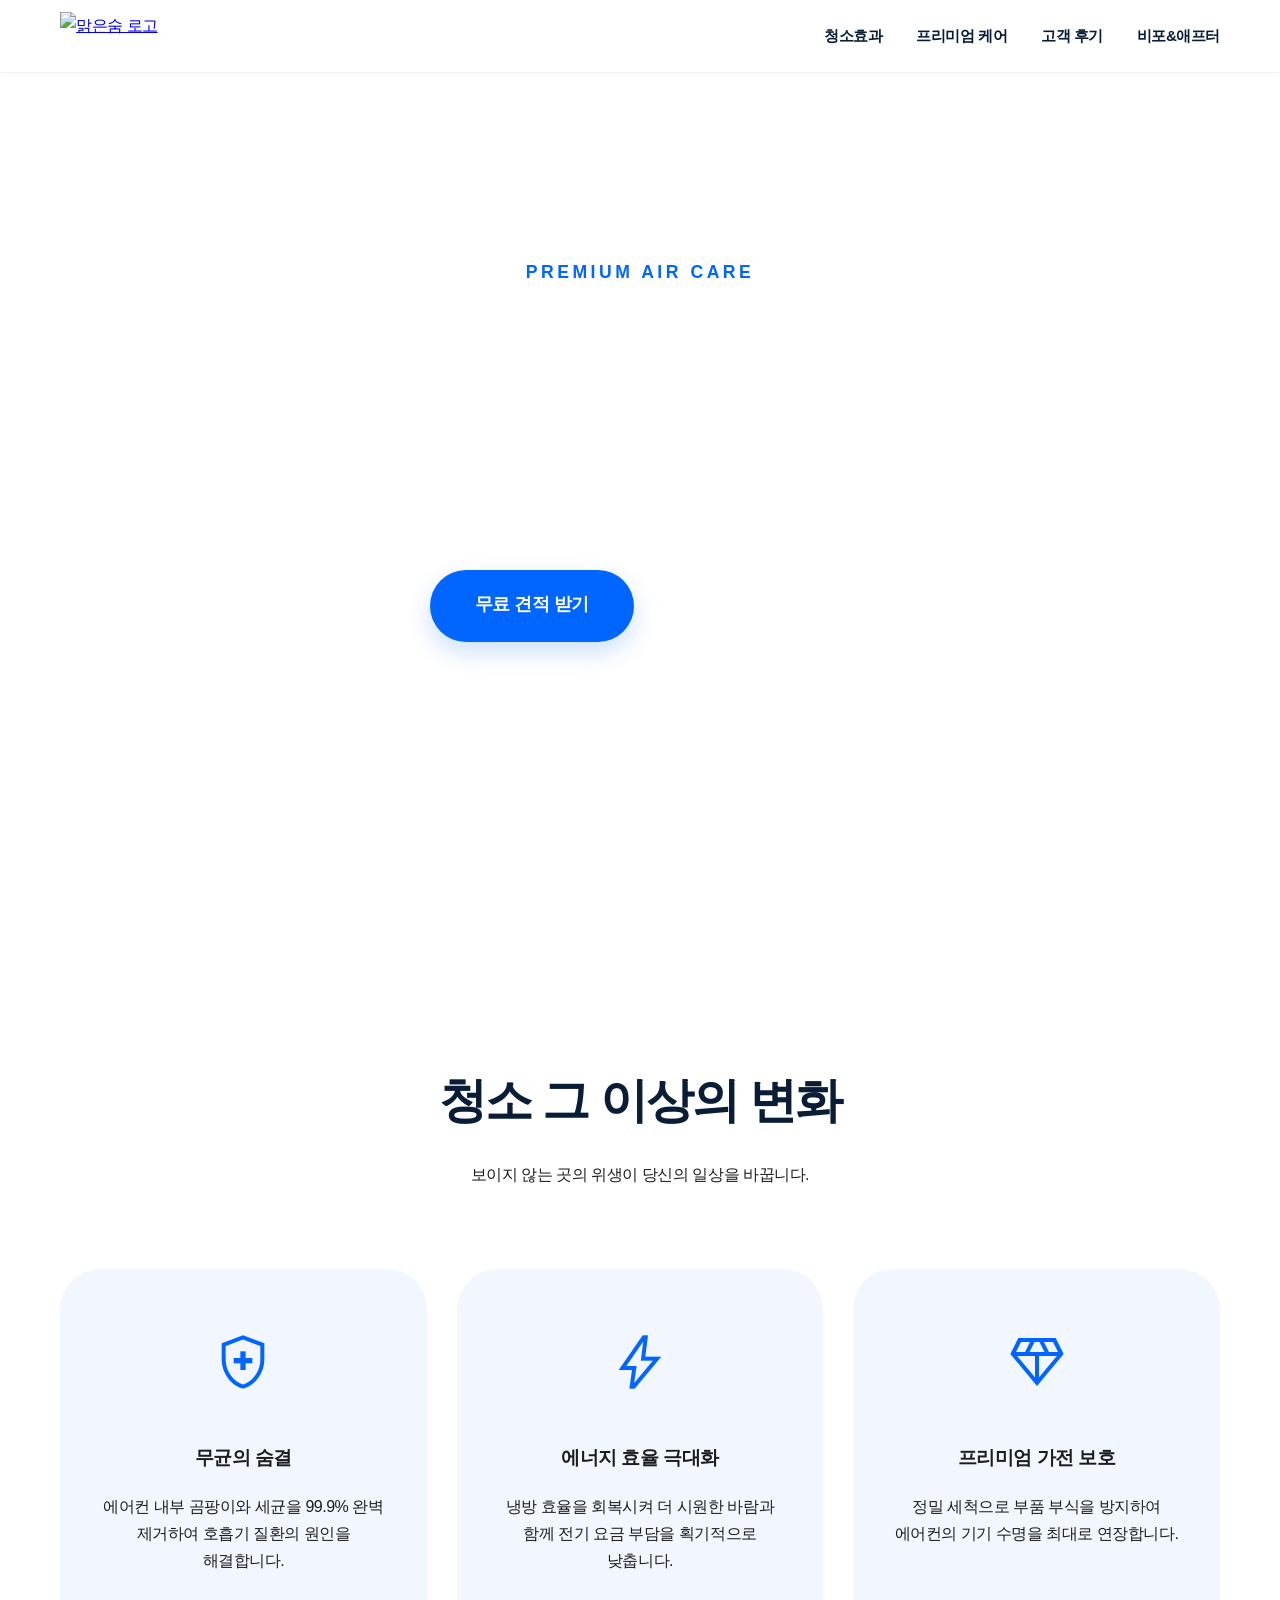
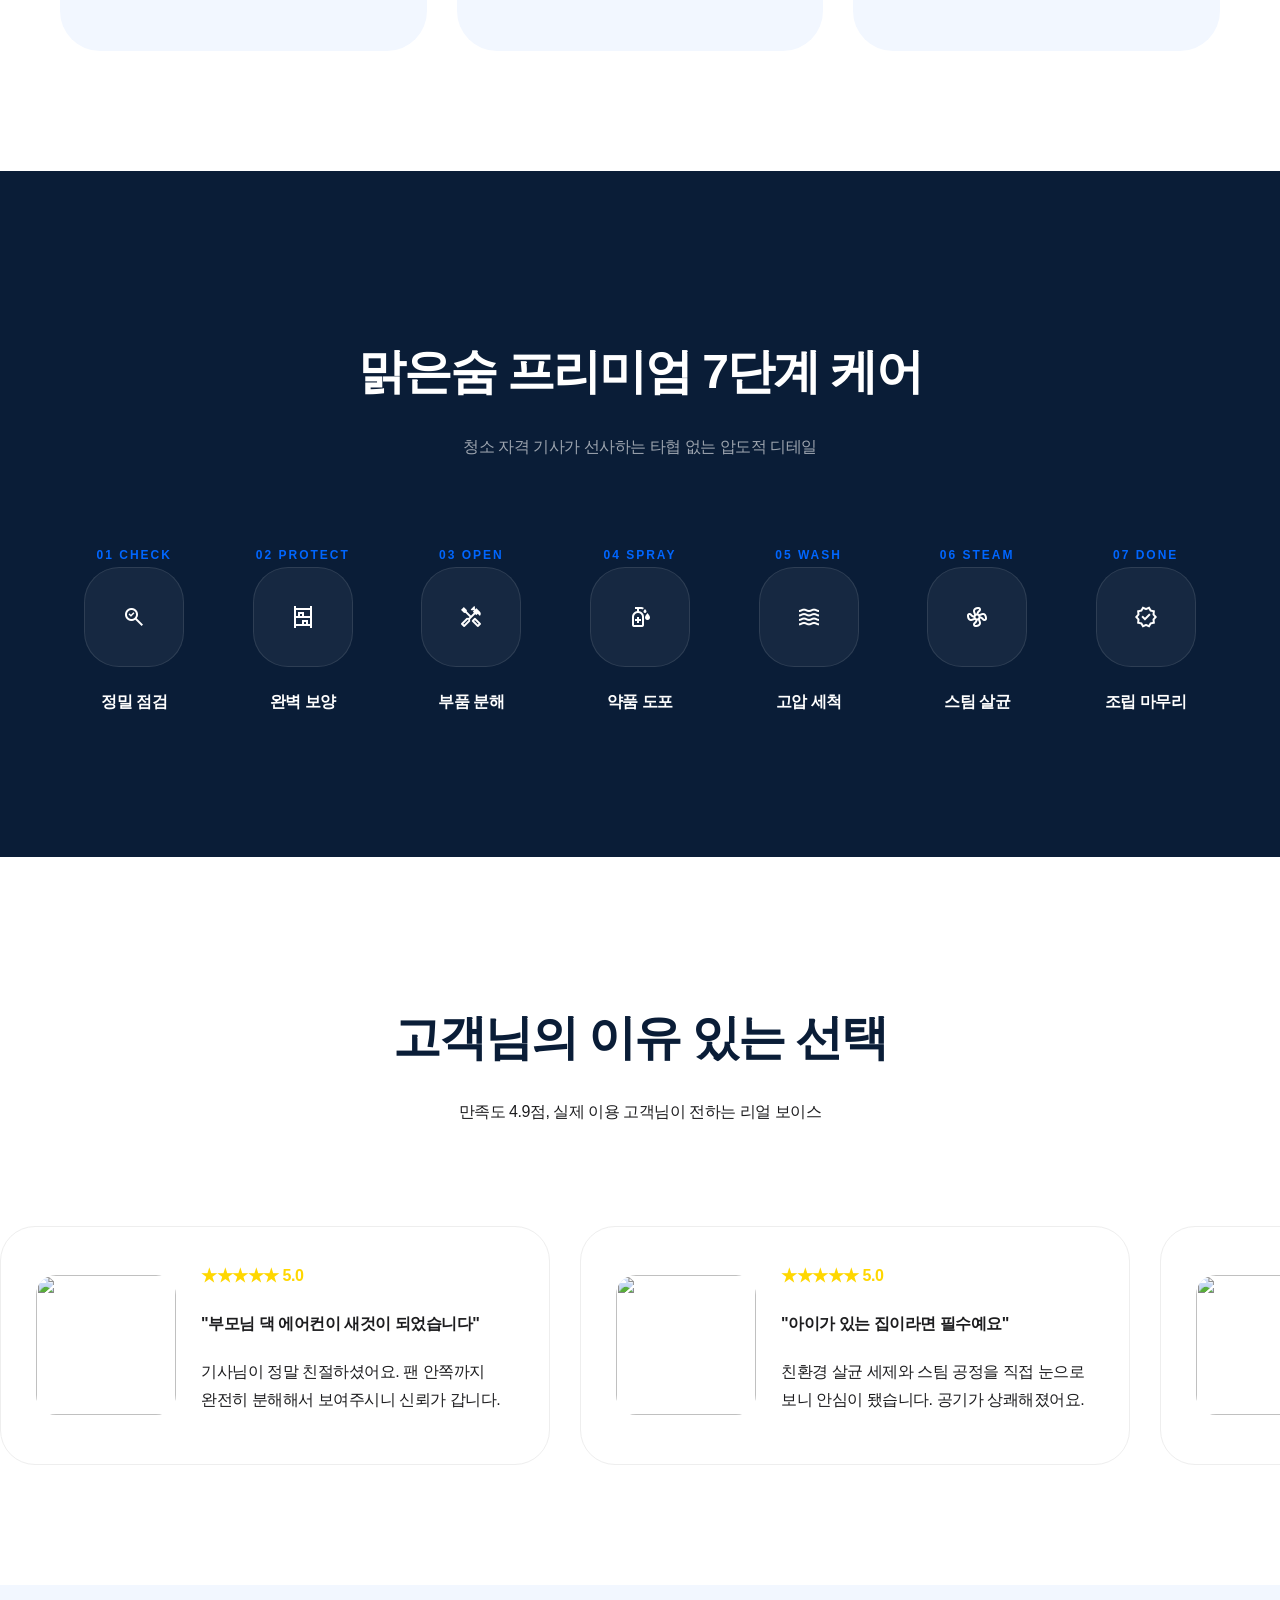
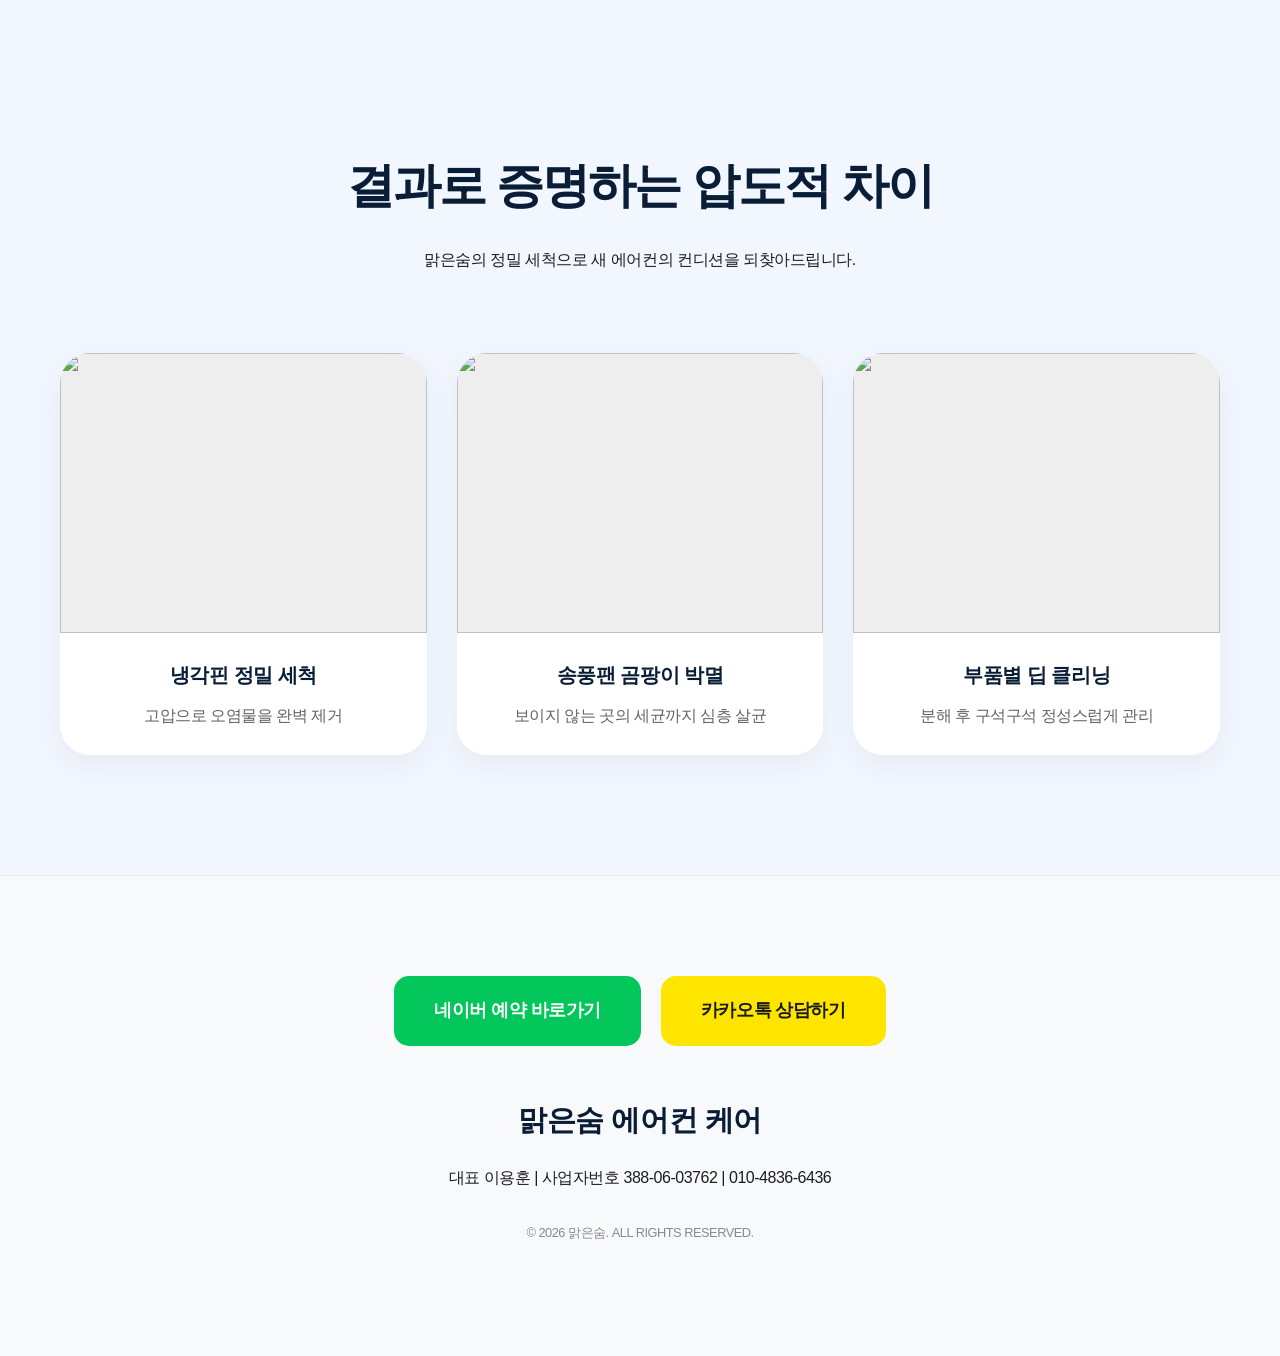
==== index.html.html @ 379773d9 "Add files via upload" ====
<!DOCTYPE html>
<html lang="ko">
<head>
    <meta charset="UTF-8">
    <meta name="viewport" content="width=device-width, initial-scale=1.0">
    <title>맑은숨 | 프리미엄 에어컨 케어</title>
    <link rel="stylesheet" as="style" crossorigin href="https://cdn.jsdelivr.net/gh/orioncactus/pretendard@v1.3.9/dist/web/static/pretendard.css" />
    <link href="https://unpkg.com/aos@2.3.1/dist/aos.css" rel="stylesheet">
    <link rel="stylesheet" href="https://fonts.googleapis.com/css2?family=Material+Symbols+Outlined:opsz,wght,FILL,GRAD@20..48,100..700,0..1,-50..200" />
    <style>
        :root {
            --primary: #0066FF;
            --navy: #0A1D37;
            --bg-light: #F2F7FF;
            --text-main: #1D1D1F;
            --text-sub: #636366;
            --transition: all 0.5s cubic-bezier(0.165, 0.84, 0.44, 1);
        }

        html { scroll-behavior: smooth; }
        * { box-sizing: border-box; }
        body {
            font-family: 'Pretendard', -apple-system, sans-serif;
            margin: 0; padding: 0; color: var(--text-main); background-color: #fff;
            line-height: 1.7; letter-spacing: -0.03em; word-break: keep-all; overflow-x: hidden;
        }

        /* --- Header --- */
        header {
            position: fixed; width: 100%; top: 0; z-index: 1000;
            background: #ffffff;
            box-shadow: 0 2px 10px rgba(0,0,0,0.02);
            border-bottom: 1px solid rgba(0,0,0,0.05);
        }
        .nav-container {
            max-width: 1200px; margin: 0 auto; padding: 12px 20px;
            display: flex; justify-content: space-between; align-items: center;
        }
        .logo-img { height: 48px; display: block; transition: var(--transition); }
        .logo-img:hover { transform: scale(1.05); }
        .nav-links a { text-decoration: none; color: var(--navy); font-weight: 700; margin-left: 30px; font-size: 0.95rem; transition: var(--transition); }
        .nav-links a:hover { color: var(--primary); }

        /* --- Hero Section --- */
        .hero {
            height: 100vh; position: relative; overflow: hidden;
            display: flex; align-items: center; justify-content: center; text-align: center; padding: 0 20px;
        }
        .hero-bg {
            position: absolute; top: 0; left: 0; width: 100%; height: 100%;
            background: url('https://search.pstatic.net/common/?src=https%3A%2F%2Fldb-phinf.pstatic.net%2F20260318_285%2F177381414039109qQ5_PNG%2F6.png') center/cover;
            filter: blur(5px) brightness(0.65); transform: scale(1.05); transition: 10s ease-out;
        }
        .hero:hover .hero-bg { transform: scale(1.15); }
        .hero-content { position: relative; z-index: 10; color: white; width: 100%; max-width: 850px; }
        .hero-tag { font-size: 1.1rem; font-weight: 700; color: var(--primary); margin-bottom: 20px; display: block; letter-spacing: 0.2em; }
        .hero-content h1 { font-size: clamp(2.5rem, 6vw, 4.5rem); font-weight: 800; margin-bottom: 25px; line-height: 1.15; }
        .btn-group { display: flex; justify-content: center; gap: 15px; flex-wrap: wrap; }
        .btn { padding: 20px 45px; border-radius: 60px; font-weight: 700; text-decoration: none; font-size: 1.1rem; transition: var(--transition); border: none; cursor: pointer; }
        .btn-primary { background: var(--primary); color: white; box-shadow: 0 10px 25px rgba(0,102,255,0.2); }
        .btn-primary:hover { transform: translateY(-10px); box-shadow: 0 25px 50px rgba(0,102,255,0.4); }
        .btn-outline { background: rgba(255,255,255,0.1); color: white; border: 1px solid rgba(255,255,255,0.4); backdrop-filter: blur(5px); }
        .btn-outline:hover { background: white; color: var(--navy); transform: translateY(-10px); }

        /* --- 1. 청소효과 --- */
        section { padding: 120px 20px; max-width: 1200px; margin: 0 auto; }
        .section-header { text-align: center; margin-bottom: 80px; }
        .section-header h2 { font-size: clamp(2.2rem, 5vw, 3rem); font-weight: 800; color: var(--navy); margin-bottom: 20px; letter-spacing: -2px; }

        .effect-grid { display: grid; grid-template-columns: repeat(auto-fit, minmax(300px, 1fr)); gap: 30px; }
        .effect-card { padding: 60px 40px; border-radius: 40px; background: var(--bg-light); transition: var(--transition); text-align: center; border: 1px solid transparent; }
        .effect-card:hover { background: white; transform: translateY(-20px); box-shadow: 0 40px 80px rgba(0,0,0,0.08); border-color: var(--primary); }
        .effect-card .material-symbols-outlined { font-size: 4rem; color: var(--primary); margin-bottom: 30px; transition: var(--transition); }
        .effect-card:hover .material-symbols-outlined { transform: scale(1.2) rotate(-5deg); }

        /* --- 2. 프리미엄 케어 --- */
        .premium-container { background: var(--navy); max-width: 100%; padding: 120px 0; color: white; }
        .premium-container .section-header h2 { color: white; }
        .step-list { display: grid; grid-template-columns: repeat(auto-fit, minmax(140px, 1fr)); gap: 20px; max-width: 1200px; margin: 0 auto; padding: 0 20px; }
        .step-box { text-align: center; cursor: pointer; }
        .step-icon-wrap { width: 100px; height: 100px; background: rgba(255,255,255,0.05); border-radius: 35px; display: flex; align-items: center; justify-content: center; margin: 0 auto 20px; transition: var(--transition); border: 1px solid rgba(255,255,255,0.1); }
        .step-box:hover .step-icon-wrap { background: var(--primary); transform: translateY(-15px) rotate(10deg); box-shadow: 0 15px 30px rgba(0,102,255,0.4); }
        .step-box:hover .step-icon-wrap .material-symbols-outlined { color: white; }
        .step-tag { font-size: 0.75rem; font-weight: 800; color: var(--primary); letter-spacing: 2px; }

        /* --- 3. 고객 후기 --- */
        .review-wrapper { padding: 100px 0; overflow: hidden; background: #fff; position: relative; }
        .review-track { display: flex; gap: 30px; width: max-content; animation: scrollLeft 45s linear infinite; padding: 20px 0; }
        .review-track:hover { animation-play-state: paused; }
        .review-card { background: #fff; border: 1px solid #eee; padding: 35px; border-radius: 35px; display: flex; align-items: center; gap: 25px; width: 550px; flex-shrink: 0; transition: var(--transition); }
        .review-card:hover { border-color: var(--primary); transform: translateY(-10px); box-shadow: 0 20px 40px rgba(0,0,0,0.05); }
        .review-img { width: 140px; height: 140px; border-radius: 20px; object-fit: cover; flex-shrink: 0; }
        @keyframes scrollLeft { 0% { transform: translateX(0); } 100% { transform: translateX(-50%); } }

        /* --- 4. 비포 & 애프터 --- */
        .ba-container { background: var(--bg-light); max-width: 100%; padding: 120px 0; }
        .ba-grid { display: grid; grid-template-columns: repeat(auto-fit, minmax(350px, 1fr)); gap: 30px; max-width: 1200px; margin: 0 auto; padding: 0 20px; }
        .ba-card { background: white; border-radius: 30px; overflow: hidden; box-shadow: 0 10px 30px rgba(0,0,0,0.05); transition: var(--transition); }
        .ba-card:hover { transform: translateY(-10px); box-shadow: 0 30px 60px rgba(0,0,0,0.1); }
        .ba-img-wrap { width: 100%; height: 280px; position: relative; overflow: hidden; background: #eee; }
        .ba-img { width: 100%; height: 100%; object-fit: cover; transition: var(--transition); }
        .ba-card:hover .ba-img { transform: scale(1.05); }
        .ba-info { padding: 25px; text-align: center; }
        .ba-info h4 { margin: 0 0 10px; font-size: 1.25rem; color: var(--navy); font-weight: 800; }
        .ba-info p { margin: 0; color: var(--text-sub); font-size: 1rem; }

        /* --- Footer --- */
        footer { background: #f8f9fa; padding: 100px 20px; border-top: 1px solid #eee; text-align: center; }
        .footer-btns { display: flex; justify-content: center; gap: 20px; margin-bottom: 50px; flex-wrap: wrap; }
        .btn-f { padding: 20px 40px; border-radius: 15px; font-weight: 700; text-decoration: none; display: flex; align-items: center; gap: 10px; transition: var(--transition); font-size: 1.1rem; }
        .btn-naver { background: #03C75A; color: white; }
        .btn-kakao { background: #FEE500; color: #191919; }

        @media (max-width: 768px) {
            .nav-links { display: none; }
            .logo-img { height: 38px; }
            .review-card { width: 320px; flex-direction: column; text-align: center; padding: 25px; }
            .review-img { width: 100%; height: 180px; }
            .ba-grid { grid-template-columns: 1fr; }
        }
    </style>
</head>
<body>

    <header>
        <div class="nav-container">
            <a href="#">
                <img src="https://postfiles.pstatic.net/MjAyNjAzMjBfMTI2/MDAxNzczOTUzMjczODY2._ay0Y0-5KtvbiIUpOWwlnS0eJCmKZndS1-rsSsmjifkg.N22HJxHAZODYbSCJitJWgjNCn8xsd_0SAVwMsNlHsBwg.PNG/%EB%A1%9C%EA%B3%A04-2_-_%EA%B0%80%EB%A1%9C.png?type=w773" alt="맑은숨 로고" class="logo-img">
            </a>
            <div class="nav-links">
                <a href="#effect">청소효과</a>
                <a href="#premium">프리미엄 케어</a>
                <a href="#review">고객 후기</a>
                <a href="#before-after">비포&애프터</a>
            </div>
        </div>
    </header>

    <!-- Hero -->
    <div class="hero">
        <div class="hero-bg"></div>
        <div class="hero-content" data-aos="fade-up">
            <span class="hero-tag">PREMIUM AIR CARE</span>
            <h1>가족의 건강을 위한<br>가장 깨끗한 맑은 숨</h1>
            <p>99.9% 완벽 살균으로 공기의 가치를 증명합니다.</p>
            <div class="btn-group">
                <a href="tel:010-4836-6436" class="btn btn-primary">무료 견적 받기</a>
                <a href="#review" class="btn btn-outline">상담 예약하기</a>
            </div>
        </div>
    </div>

    <!-- 1. 청소효과 -->
    <section id="effect">
        <div class="section-header" data-aos="fade-up">
            <h2>청소 그 이상의 변화</h2>
            <p>보이지 않는 곳의 위생이 당신의 일상을 바꿉니다.</p>
        </div>
        <div class="effect-grid">
            <div class="effect-card" data-aos="fade-up">
                <span class="material-symbols-outlined">health_and_safety</span>
                <h3>무균의 숨결</h3>
                <p>에어컨 내부 곰팡이와 세균을 99.9% 완벽 제거하여 호흡기 질환의 원인을 해결합니다.</p>
            </div>
            <div class="effect-card" data-aos="fade-up" data-aos-delay="100">
                <span class="material-symbols-outlined">bolt</span>
                <h3>에너지 효율 극대화</h3>
                <p>냉방 효율을 회복시켜 더 시원한 바람과 함께 전기 요금 부담을 획기적으로 낮춥니다.</p>
            </div>
            <div class="effect-card" data-aos="fade-up" data-aos-delay="200">
                <span class="material-symbols-outlined">diamond</span>
                <h3>프리미엄 가전 보호</h3>
                <p>정밀 세척으로 부품 부식을 방지하여 에어컨의 기기 수명을 최대로 연장합니다.</p>
            </div>
        </div>
    </section>

    <!-- 2. 프리미엄 케어 -->
    <div class="premium-container" id="premium">
        <div class="section-header" data-aos="fade-up">
            <h2>맑은숨 프리미엄 7단계 케어</h2>
            <p style="opacity:0.6;">청소 자격 기사가 선사하는 타협 없는 압도적 디테일</p>
        </div>
        <div class="step-list">
            <div class="step-box" data-aos="fade-up"><span class="step-tag">01 CHECK</span><div class="step-icon-wrap"><span class="material-symbols-outlined">search_check</span></div><h4>정밀 점검</h4></div>
            <div class="step-box" data-aos="fade-up" data-aos-delay="50"><span class="step-tag">02 PROTECT</span><div class="step-icon-wrap"><span class="material-symbols-outlined">shelves</span></div><h4>완벽 보양</h4></div>
            <div class="step-box" data-aos="fade-up" data-aos-delay="100"><span class="step-tag">03 OPEN</span><div class="step-icon-wrap"><span class="material-symbols-outlined">handyman</span></div><h4>부품 분해</h4></div>
            <div class="step-box" data-aos="fade-up" data-aos-delay="150"><span class="step-tag">04 SPRAY</span><div class="step-icon-wrap"><span class="material-symbols-outlined">sanitizer</span></div><h4>약품 도포</h4></div>
            <div class="step-box" data-aos="fade-up" data-aos-delay="200"><span class="step-tag">05 WASH</span><div class="step-icon-wrap"><span class="material-symbols-outlined">waves</span></div><h4>고압 세척</h4></div>
            <div class="step-box" data-aos="fade-up" data-aos-delay="250"><span class="step-tag">06 STEAM</span><div class="step-icon-wrap"><span class="material-symbols-outlined">mode_fan</span></div><h4>스팀 살균</h4></div>
            <div class="step-box" data-aos="fade-up" data-aos-delay="300"><span class="step-tag">07 DONE</span><div class="step-icon-wrap"><span class="material-symbols-outlined">verified</span></div><h4>조립 마무리</h4></div>
        </div>
    </div>

    <!-- 3. 고객 후기 -->
    <div class="review-wrapper" id="review">
        <div class="section-header" data-aos="fade-up">
            <h2>고객님의 이유 있는 선택</h2>
            <p>만족도 4.9점, 실제 이용 고객님이 전하는 리얼 보이스</p>
        </div>
        <div class="review-track">
            <div class="review-card">
                <img src="https://search.pstatic.net/common/?src=https%3A%2F%2Fldb-phinf.pstatic.net%2F20260319_91%2F1773901321397LphAg_JPEG%2F7.jpg" class="review-img">
                <div class="review-content">
                    <div style="color:#FFD700; font-weight:800; margin-bottom:10px;">★★★★★ 5.0</div>
                    <h4>"부모님 댁 에어컨이 새것이 되었습니다"</h4>
                    <p>기사님이 정말 친절하셨어요. 팬 안쪽까지 완전히 분해해서 보여주시니 신뢰가 갑니다.</p>
                </div>
            </div>
            <div class="review-card">
                <img src="https://search.pstatic.net/common/?src=https%3A%2F%2Fldb-phinf.pstatic.net%2F20260319_298%2F1773901321412DD6an_JPEG%2F9.jpg" class="review-img">
                <div class="review-content">
                    <div style="color:#FFD700; font-weight:800; margin-bottom:10px;">★★★★★ 5.0</div>
                    <h4>"아이가 있는 집이라면 필수예요"</h4>
                    <p>친환경 살균 세제와 스팀 공정을 직접 눈으로 보니 안심이 됐습니다. 공기가 상쾌해졌어요.</p>
                </div>
            </div>
            <!-- 학원 에어컨 후기 (이미지 교체됨) -->
            <div class="review-card">
                <img src="https://postfiles.pstatic.net/MjAyNjAzMjBfMjIy/MDAxNzczOTU1MTA5NTQx.lqseJmkaI9EQTD9o_zt-LEsK2VtPhD2JEFtH9x7O1BAg.oiz8gWo_08qvw2XB4q5hXxaZ6IOssmfpP1X_JFcL3xIg.JPEG/%EC%8A%A4%ED%81%AC%EB%A6%B0%EC%83%B7_18-3-2026_23398_search.naver.com.jpeg?type=w773" class="review-img">
                <div class="review-content">
                    <div style="color:#FFD700; font-weight:800; margin-bottom:10px;">★★★★★ 5.0</div>
                    <h4>"학원 에어컨 전문성은 여기가 최고"</h4>
                    <p>대기업 수준의 체계적인 관리에 감동했어요. 내년에도 꼭 다시 맡길 예정입니다.</p>
                </div>
            </div>
            <!-- 루프용 복제본 -->
            <div class="review-card">
                <img src="https://search.pstatic.net/common/?src=https%3A%2F%2Fldb-phinf.pstatic.net%2F20260319_91%2F1773901321397LphAg_JPEG%2F7.jpg" class="review-img">
                <div class="review-content">
                    <div style="color:#FFD700; font-weight:800; margin-bottom:10px;">★★★★★ 5.0</div>
                    <h4>"부모님 댁 에어컨이 새것이 되었습니다"</h4>
                    <p>기사님이 정말 친절하셨어요. 팬 안쪽까지 완전히 분해해서 보여주시니 신뢰가 갑니다.</p>
                </div>
            </div>
            <div class="review-card">
                <img src="https://postfiles.pstatic.net/MjAyNjAzMjBfMjIy/MDAxNzczOTU1MTA5NTQx.lqseJmkaI9EQTD9o_zt-LEsK2VtPhD2JEFtH9x7O1BAg.oiz8gWo_08qvw2XB4q5hXxaZ6IOssmfpP1X_JFcL3xIg.JPEG/%EC%8A%A4%ED%81%AC%EB%A6%B0%EC%83%B7_18-3-2026_23398_search.naver.com.jpeg?type=w773" class="review-img">
                <div class="review-content">
                    <div style="color:#FFD700; font-weight:800; margin-bottom:10px;">★★★★★ 5.0</div>
                    <h4>"학원 에어컨 전문성은 여기가 최고"</h4>
                    <p>대기업 수준의 체계적인 관리에 감동했어요. 내년에도 꼭 다시 맡길 예정입니다.</p>
                </div>
            </div>
        </div>
    </div>

    <!-- 4. 비포 & 애프터 -->
    <div class="ba-container" id="before-after">
        <div class="section-header" data-aos="fade-up">
            <h2>결과로 증명하는 압도적 차이</h2>
            <p>맑은숨의 정밀 세척으로 새 에어컨의 컨디션을 되찾아드립니다.</p>
        </div>
        <div class="ba-grid">
            <div class="ba-card" data-aos="fade-up">
                <div class="ba-img-wrap">
                    <img src="https://postfiles.pstatic.net/MjAyNjAzMjBfMjMy/MDAxNzczOTU1MDA2ODMw.I1AilgHnLj8eA6_Ab1f_ccAEEs9rAMG2YZBOFebEm6cg.iO4VESdAl1M4iw-NrPJAZcSN93bvTFB2mr0YFHVmBZAg.JPEG/KakaoTalk_20260319_200615724_02.jpg?type=w773" class="ba-img">
                </div>
                <div class="ba-info"><h4>냉각핀 정밀 세척</h4><p>고압으로 오염물을 완벽 제거</p></div>
            </div>
            <div class="ba-card" data-aos="fade-up" data-aos-delay="100">
                <div class="ba-img-wrap">
                    <img src="https://postfiles.pstatic.net/MjAyNjAzMjBfNDAg/MDAxNzczOTU1MDEyNzEz.Qhq1QqTYe8d70qVTlETKgRhE4FibbNcSTg3H3q5AKcsg.IVeOp97CdsxPBE4Q9_8KkTyBeZvhgWpHOrM2eQ8AjJMg.JPEG/KakaoTalk_20260319_200615724_03.jpg?type=w773" class="ba-img">
                </div>
                <div class="ba-info"><h4>송풍팬 곰팡이 박멸</h4><p>보이지 않는 곳의 세균까지 심층 살균</p></div>
            </div>
            <div class="ba-card" data-aos="fade-up" data-aos-delay="200">
                <div class="ba-img-wrap">
                    <img src="https://postfiles.pstatic.net/MjAyNjAzMjBfMzEg/MDAxNzczOTU1MDM4MjY0.z7bjGHeUz5Kyt3OkYQeIUddQ1SNNmOQTkHN218K5tLcg.2ka1WeBoS5jKGx2xeyvBukrzaLkjnnqyXShW4OfNO4wg.JPEG/KakaoTalk_20260319_200615724_05.jpg?type=w773" class="ba-img">
                </div>
                <div class="ba-info"><h4>부품별 딥 클리닝</h4><p>분해 후 구석구석 정성스럽게 관리</p></div>
            </div>
        </div>
    </div>

    <!-- Footer -->
    <footer>
        <div class="footer-btns">
            <a href="#" class="btn-f btn-naver">네이버 예약 바로가기</a>
            <a href="#" class="btn-f btn-kakao">카카오톡 상담하기</a>
        </div>
        <div class="footer-info">
            <h2 style="color:var(--navy); font-weight:800; font-size:1.8rem; margin-bottom:20px;">맑은숨 에어컨 케어</h2>
            <p>대표 이용훈 | 사업자번호 388-06-03762 | 010-4836-6436</p>
            <p style="margin-top:30px; font-size:0.8rem; opacity:0.5;">© 2026 맑은숨. ALL RIGHTS RESERVED.</p>
        </div>
    </footer>

    <script src="https://unpkg.com/aos@2.3.1/dist/aos.js"></script>
    <script>
        AOS.init({ duration: 1000, once: true });
    </script>
</body>
</html>
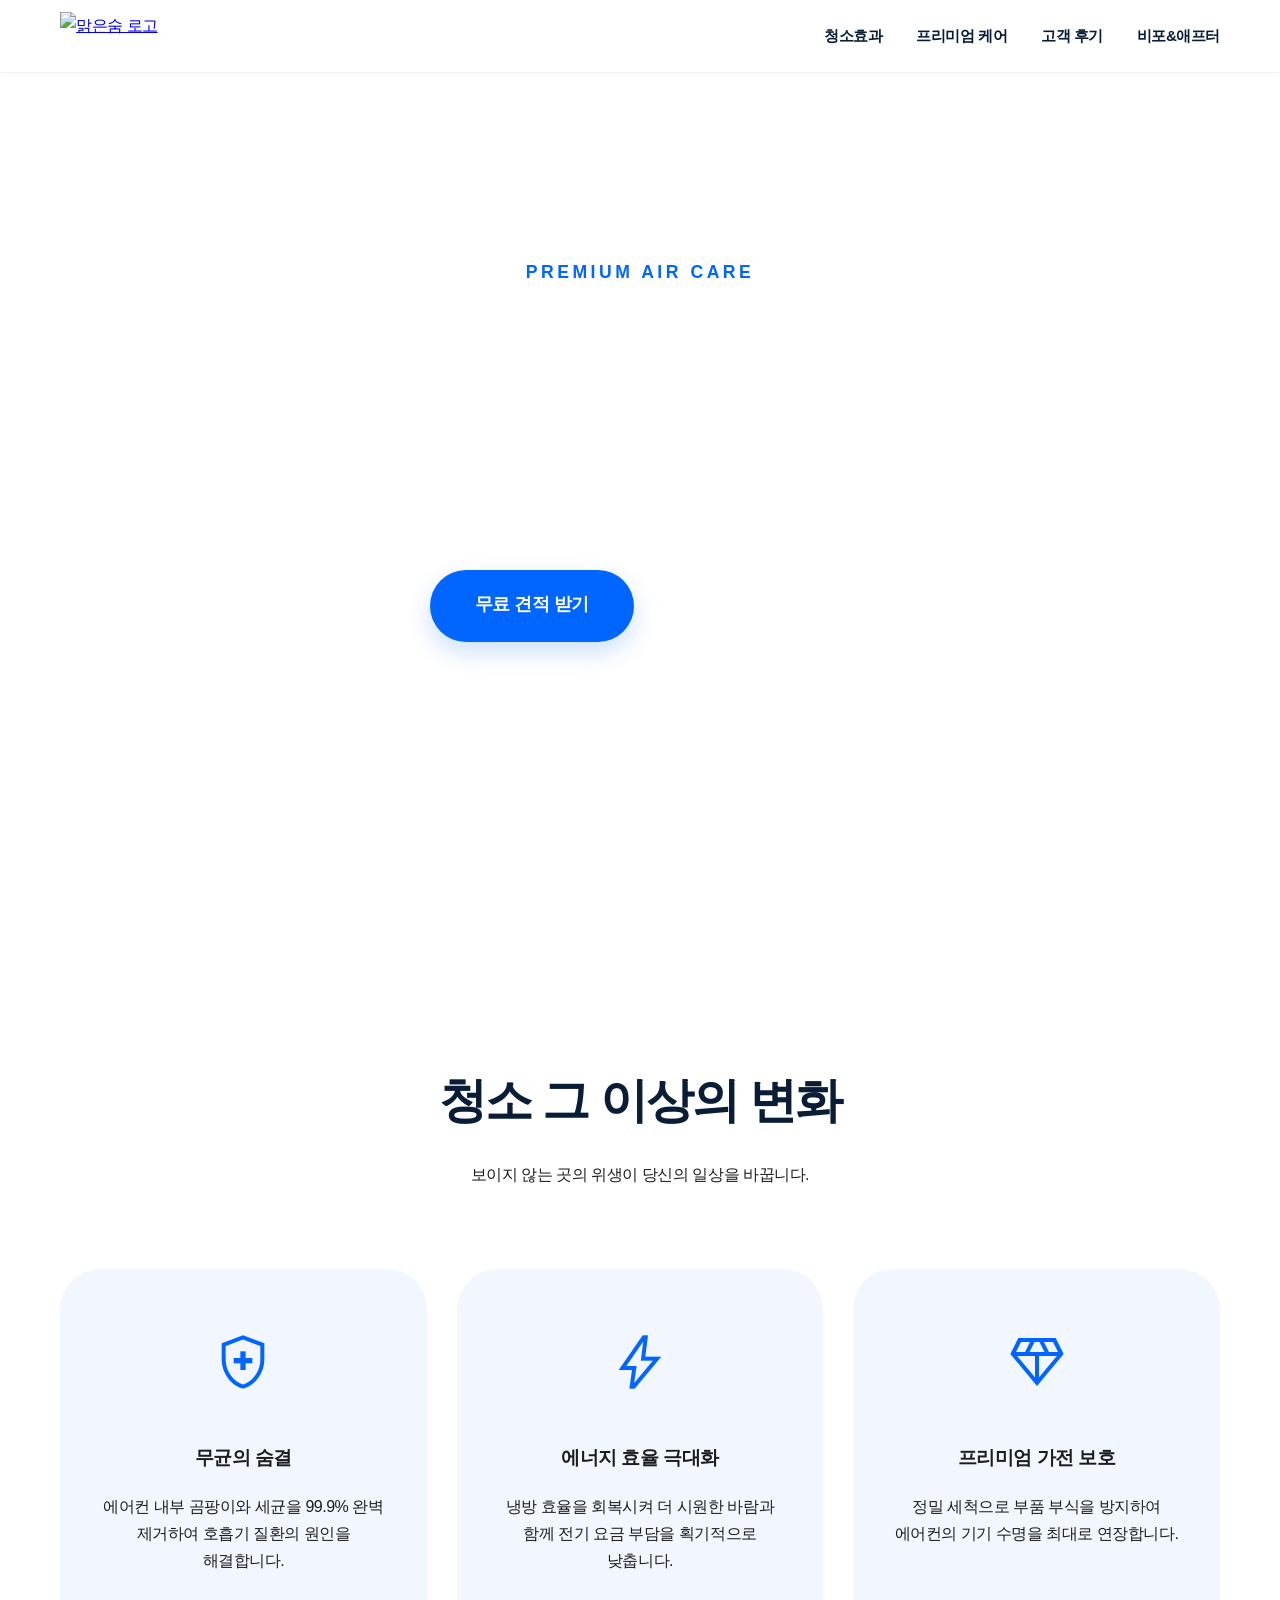
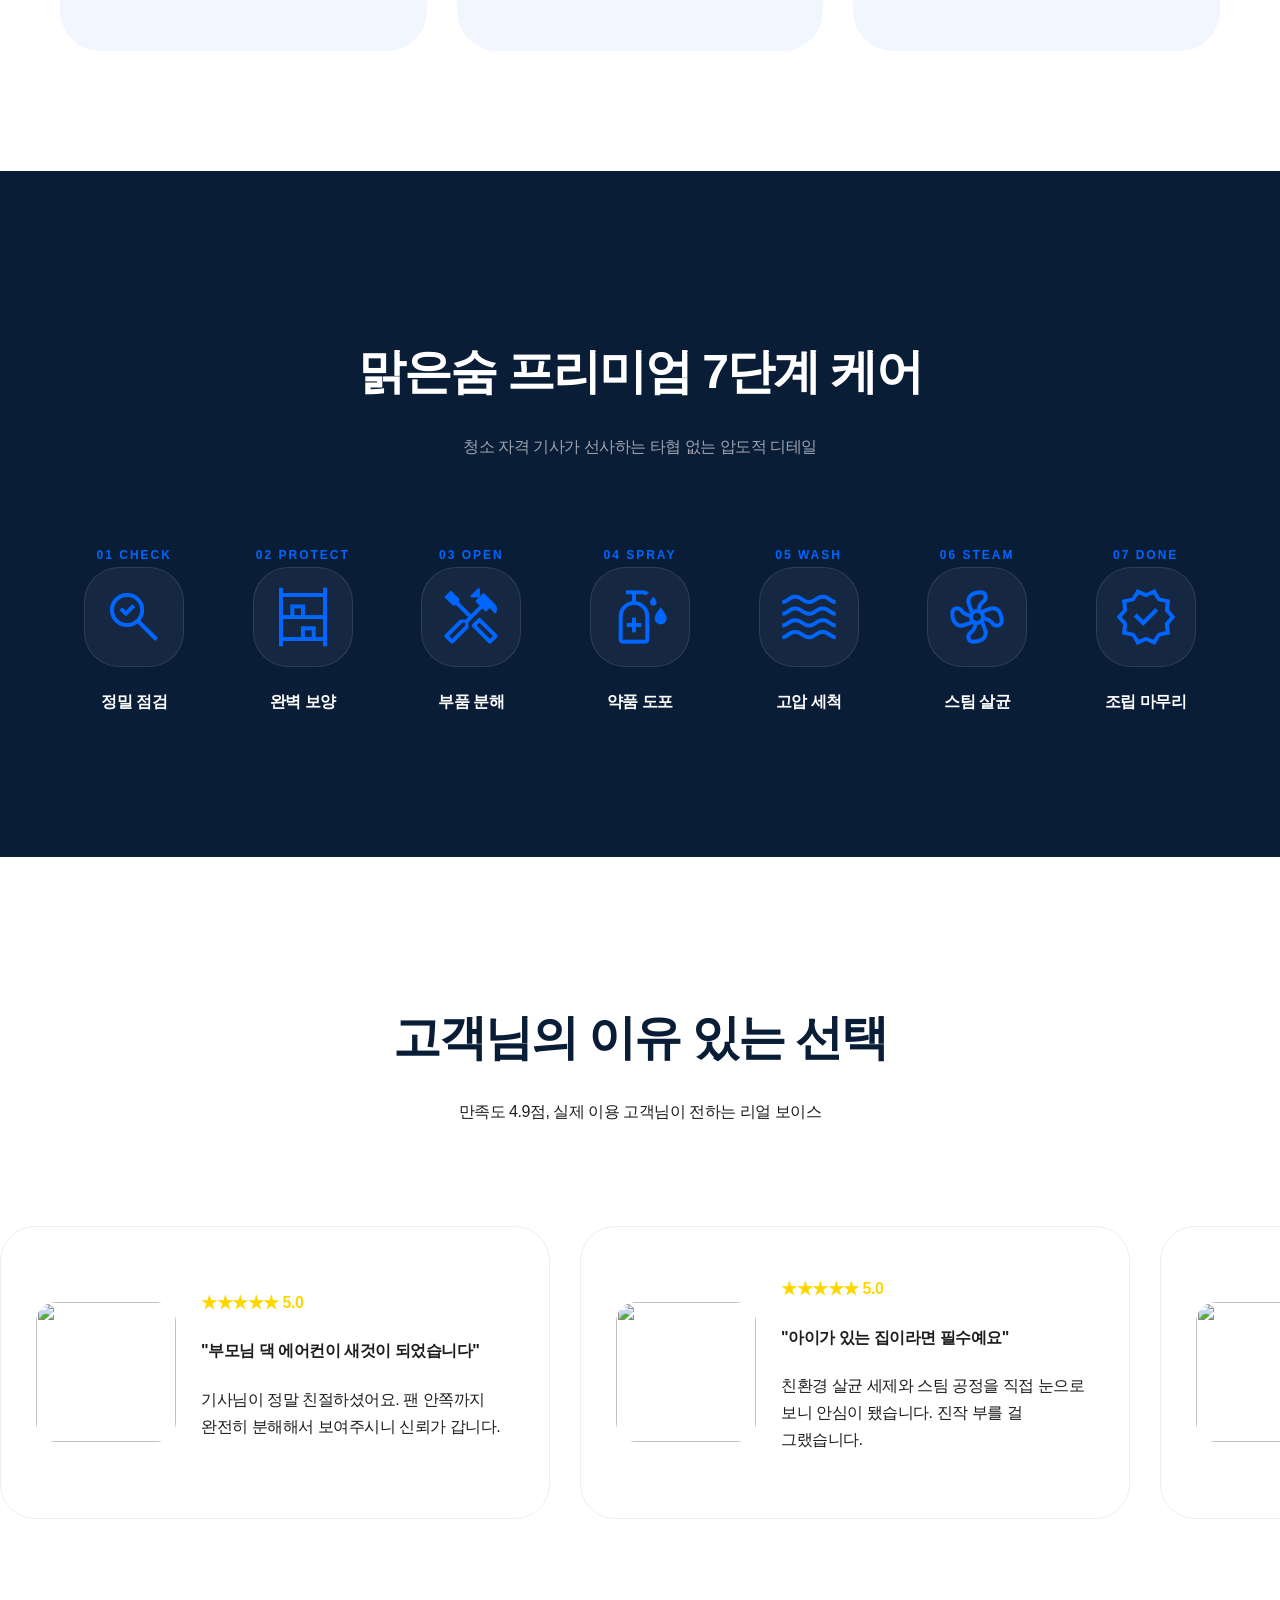
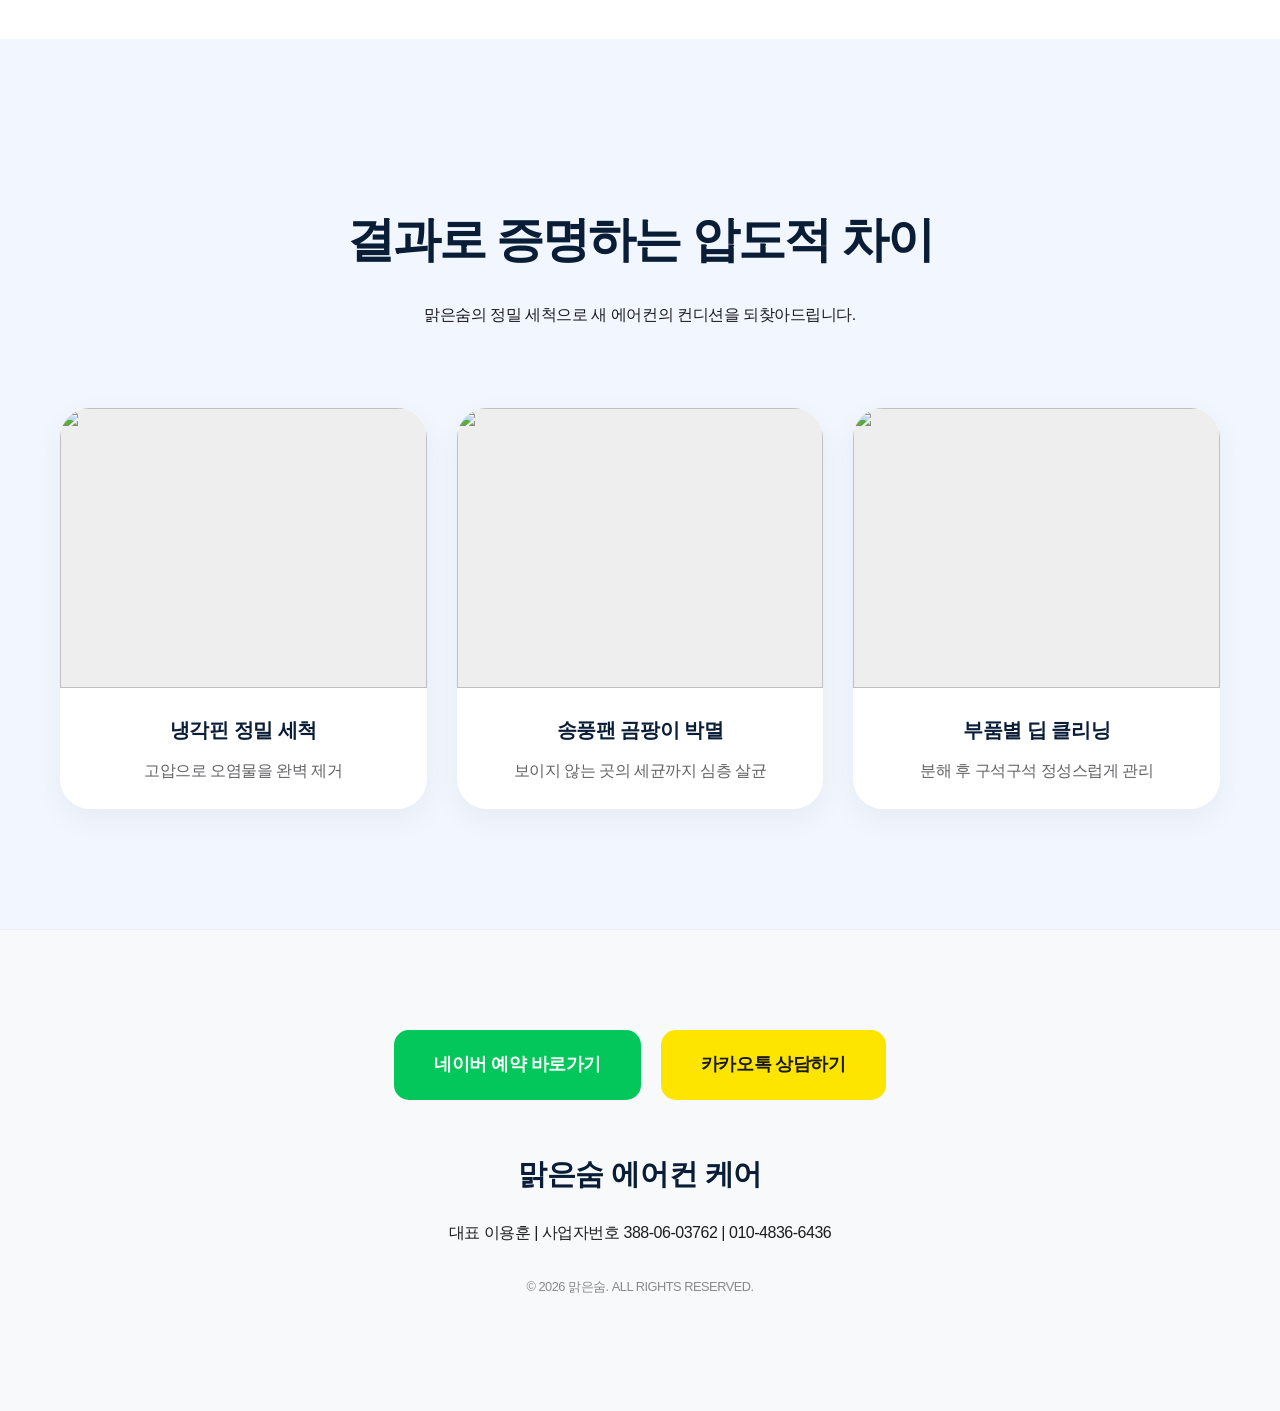
==== commit bdfd9296: "Update index.html.html" ====
--- a/index.html.html
+++ b/index.html.html
@@ -55,6 +55,7 @@
         .hero-content { position: relative; z-index: 10; color: white; width: 100%; max-width: 850px; }
         .hero-tag { font-size: 1.1rem; font-weight: 700; color: var(--primary); margin-bottom: 20px; display: block; letter-spacing: 0.2em; }
         .hero-content h1 { font-size: clamp(2.5rem, 6vw, 4.5rem); font-weight: 800; margin-bottom: 25px; line-height: 1.15; }
+        
         .btn-group { display: flex; justify-content: center; gap: 15px; flex-wrap: wrap; }
         .btn { padding: 20px 45px; border-radius: 60px; font-weight: 700; text-decoration: none; font-size: 1.1rem; transition: var(--transition); border: none; cursor: pointer; }
         .btn-primary { background: var(--primary); color: white; box-shadow: 0 10px 25px rgba(0,102,255,0.2); }
@@ -62,6 +63,12 @@
         .btn-outline { background: rgba(255,255,255,0.1); color: white; border: 1px solid rgba(255,255,255,0.4); backdrop-filter: blur(5px); }
         .btn-outline:hover { background: white; color: var(--navy); transform: translateY(-10px); }
 
+        .show-mobile { display: none !important; }
+        @media (max-width: 768px) {
+            .show-pc { display: none !important; }
+            .show-mobile { display: inline-block !important; }
+        }
+
         /* --- 1. 청소효과 --- */
         section { padding: 120px 20px; max-width: 1200px; margin: 0 auto; }
         .section-header { text-align: center; margin-bottom: 80px; }
@@ -73,14 +80,18 @@
         .effect-card .material-symbols-outlined { font-size: 4rem; color: var(--primary); margin-bottom: 30px; transition: var(--transition); }
         .effect-card:hover .material-symbols-outlined { transform: scale(1.2) rotate(-5deg); }
 
-        /* --- 2. 프리미엄 케어 --- */
+        /* --- 2. 프리미엄 케어 (아이콘 크기 확대 적용) --- */
         .premium-container { background: var(--navy); max-width: 100%; padding: 120px 0; color: white; }
         .premium-container .section-header h2 { color: white; }
         .step-list { display: grid; grid-template-columns: repeat(auto-fit, minmax(140px, 1fr)); gap: 20px; max-width: 1200px; margin: 0 auto; padding: 0 20px; }
         .step-box { text-align: center; cursor: pointer; }
         .step-icon-wrap { width: 100px; height: 100px; background: rgba(255,255,255,0.05); border-radius: 35px; display: flex; align-items: center; justify-content: center; margin: 0 auto 20px; transition: var(--transition); border: 1px solid rgba(255,255,255,0.1); }
+        
+        /* 아이콘 폰트 크기 확대: 2.8rem -> 4rem */
+        .step-icon-wrap .material-symbols-outlined { font-size: 4rem; color: var(--primary); transition: var(--transition); }
+        
         .step-box:hover .step-icon-wrap { background: var(--primary); transform: translateY(-15px) rotate(10deg); box-shadow: 0 15px 30px rgba(0,102,255,0.4); }
-        .step-box:hover .step-icon-wrap .material-symbols-outlined { color: white; }
+        .step-box:hover .step-icon-wrap .material-symbols-outlined { color: white; transform: scale(1.1); }
         .step-tag { font-size: 0.75rem; font-weight: 800; color: var(--primary); letter-spacing: 2px; }
 
         /* --- 3. 고객 후기 --- */
@@ -117,6 +128,8 @@
             .review-card { width: 320px; flex-direction: column; text-align: center; padding: 25px; }
             .review-img { width: 100%; height: 180px; }
             .ba-grid { grid-template-columns: 1fr; }
+            /* 모바일에서도 시원하게 아이콘 크기 유지 */
+            .step-icon-wrap .material-symbols-outlined { font-size: 3.2rem; }
         }
     </style>
 </head>
@@ -125,7 +138,7 @@
     <header>
         <div class="nav-container">
             <a href="#">
-                <img src="https://postfiles.pstatic.net/MjAyNjAzMjBfMTI2/MDAxNzczOTUzMjczODY2._ay0Y0-5KtvbiIUpOWwlnS0eJCmKZndS1-rsSsmjifkg.N22HJxHAZODYbSCJitJWgjNCn8xsd_0SAVwMsNlHsBwg.PNG/%EB%A1%9C%EA%B3%A04-2_-_%EA%B0%80%EB%A1%9C.png?type=w773" alt="맑은숨 로고" class="logo-img">
+                <img src="https://search.pstatic.net/common/?src=https%3A%2F%2Fldb-phinf.pstatic.net%2F20260320_264%2F1773996163036mxypn_PNG%2F%25B7%25CE%25B0%25ED4-2_-_%25B0%25A1%25B7%25CE.png" alt="맑은숨 로고" class="logo-img">
             </a>
             <div class="nav-links">
                 <a href="#effect">청소효과</a>
@@ -144,8 +157,9 @@
             <h1>가족의 건강을 위한<br>가장 깨끗한 맑은 숨</h1>
             <p>99.9% 완벽 살균으로 공기의 가치를 증명합니다.</p>
             <div class="btn-group">
-                <a href="tel:010-4836-6436" class="btn btn-primary">무료 견적 받기</a>
-                <a href="#review" class="btn btn-outline">상담 예약하기</a>
+                <a href="https://map.naver.com/p/entry/place/2050970162?c=15.00,0,0,0,dh&placePath=/home?fromPanelNum=1&additionalHeight=76&timestamp=202603201545&locale=ko&svcName=map_pcv5&from=map&fromPanelNum=1" target="_blank" class="btn btn-primary show-pc">무료 견적 받기</a>
+                <a href="tel:010-4836-6436" class="btn btn-primary show-mobile">무료 견적 받기</a>
+                <a href="https://open.kakao.com/o/s5ykrdmi" target="_blank" class="btn btn-outline">상담 예약하기</a>
             </div>
         </div>
     </div>
@@ -175,7 +189,7 @@
         </div>
     </section>
 
-    <!-- 2. 프리미엄 케어 -->
+    <!-- 2. 프리미엄 케어 (아이콘 크기 확대) -->
     <div class="premium-container" id="premium">
         <div class="section-header" data-aos="fade-up">
             <h2>맑은숨 프리미엄 7단계 케어</h2>
@@ -212,33 +226,31 @@
                 <div class="review-content">
                     <div style="color:#FFD700; font-weight:800; margin-bottom:10px;">★★★★★ 5.0</div>
                     <h4>"아이가 있는 집이라면 필수예요"</h4>
-                    <p>친환경 살균 세제와 스팀 공정을 직접 눈으로 보니 안심이 됐습니다. 공기가 상쾌해졌어요.</p>
-                </div>
-            </div>
-            <!-- 학원 에어컨 후기 (이미지 교체됨) -->
-            <div class="review-card">
-                <img src="https://postfiles.pstatic.net/MjAyNjAzMjBfMjIy/MDAxNzczOTU1MTA5NTQx.lqseJmkaI9EQTD9o_zt-LEsK2VtPhD2JEFtH9x7O1BAg.oiz8gWo_08qvw2XB4q5hXxaZ6IOssmfpP1X_JFcL3xIg.JPEG/%EC%8A%A4%ED%81%AC%EB%A6%B0%EC%83%B7_18-3-2026_23398_search.naver.com.jpeg?type=w773" class="review-img">
+                    <p>친환경 살균 세제와 스팀 공정을 직접 눈으로 보니 안심이 됐습니다. 진작 부를 걸 그랬습니다.</p>
+                </div>
+            </div>
+            <div class="review-card">
+                <img src="https://search.pstatic.net/common/?src=https%3A%2F%2Fldb-phinf.pstatic.net%2F20260320_17%2F17740040717932v97D_JPEG%2F%25C7%25D0%25BF%25F8.jpeg" class="review-img">
                 <div class="review-content">
                     <div style="color:#FFD700; font-weight:800; margin-bottom:10px;">★★★★★ 5.0</div>
                     <h4>"학원 에어컨 전문성은 여기가 최고"</h4>
                     <p>대기업 수준의 체계적인 관리에 감동했어요. 내년에도 꼭 다시 맡길 예정입니다.</p>
                 </div>
             </div>
-            <!-- 루프용 복제본 -->
             <div class="review-card">
                 <img src="https://search.pstatic.net/common/?src=https%3A%2F%2Fldb-phinf.pstatic.net%2F20260319_91%2F1773901321397LphAg_JPEG%2F7.jpg" class="review-img">
                 <div class="review-content">
                     <div style="color:#FFD700; font-weight:800; margin-bottom:10px;">★★★★★ 5.0</div>
-                    <h4>"부모님 댁 에어컨이 새것이 되었습니다"</h4>
-                    <p>기사님이 정말 친절하셨어요. 팬 안쪽까지 완전히 분해해서 보여주시니 신뢰가 갑니다.</p>
-                </div>
-            </div>
-            <div class="review-card">
-                <img src="https://postfiles.pstatic.net/MjAyNjAzMjBfMjIy/MDAxNzczOTU1MTA5NTQx.lqseJmkaI9EQTD9o_zt-LEsK2VtPhD2JEFtH9x7O1BAg.oiz8gWo_08qvw2XB4q5hXxaZ6IOssmfpP1X_JFcL3xIg.JPEG/%EC%8A%A4%ED%81%AC%EB%A6%B0%EC%83%B7_18-3-2026_23398_search.naver.com.jpeg?type=w773" class="review-img">
-                <div class="review-content">
-                    <div style="color:#FFD700; font-weight:800; margin-bottom:10px;">★★★★★ 5.0</div>
-                    <h4>"학원 에어컨 전문성은 여기가 최고"</h4>
-                    <p>대기업 수준의 체계적인 관리에 감동했어요. 내년에도 꼭 다시 맡길 예정입니다.</p>
+                    <h4>"귀찮아서 미루다 큰맘 먹고 불렀는데 신세계네요"</h4>
+                    <p>에어컨 켤 때마다 냄새 나서 찝찝했는데, 뜯어보니 충격받았어요. 세척 과정 보여주시니까 속이 다 시원합니다.</p>
+                </div>
+            </div>
+            <div class="review-card">
+                <img src="https://search.pstatic.net/common/?src=https%3A%2F%2Fldb-phinf.pstatic.net%2F20260320_17%2F17740040717932v97D_JPEG%2F%25C7%25D0%25BF%25F8.jpeg" class="review-img">
+                <div class="review-content">
+                    <div style="color:#FFD700; font-weight:800; margin-bottom:10px;">★★★★★ 5.0</div>
+                    <h4>"작년에 싼데 맡겼다가 대충 하고 가서 후회했는데, 여긴 확실히 다르네요"</h4>
+                    <p>업체가 너무 많아 고민하다 선택했는데, 역시 전문가는 다르구나 싶었어요. 비용 아깝지 않네요.</p>
                 </div>
             </div>
         </div>
@@ -253,19 +265,19 @@
         <div class="ba-grid">
             <div class="ba-card" data-aos="fade-up">
                 <div class="ba-img-wrap">
-                    <img src="https://postfiles.pstatic.net/MjAyNjAzMjBfMjMy/MDAxNzczOTU1MDA2ODMw.I1AilgHnLj8eA6_Ab1f_ccAEEs9rAMG2YZBOFebEm6cg.iO4VESdAl1M4iw-NrPJAZcSN93bvTFB2mr0YFHVmBZAg.JPEG/KakaoTalk_20260319_200615724_02.jpg?type=w773" class="ba-img">
+                    <img src="https://search.pstatic.net/common/?src=https%3A%2F%2Fldb-phinf.pstatic.net%2F20260320_3%2F1773999658645S71hD_JPEG%2F%25B3%25C3%25B0%25A2.jpg" class="ba-img">
                 </div>
                 <div class="ba-info"><h4>냉각핀 정밀 세척</h4><p>고압으로 오염물을 완벽 제거</p></div>
             </div>
             <div class="ba-card" data-aos="fade-up" data-aos-delay="100">
                 <div class="ba-img-wrap">
-                    <img src="https://postfiles.pstatic.net/MjAyNjAzMjBfNDAg/MDAxNzczOTU1MDEyNzEz.Qhq1QqTYe8d70qVTlETKgRhE4FibbNcSTg3H3q5AKcsg.IVeOp97CdsxPBE4Q9_8KkTyBeZvhgWpHOrM2eQ8AjJMg.JPEG/KakaoTalk_20260319_200615724_03.jpg?type=w773" class="ba-img">
+                    <img src="https://search.pstatic.net/common/?src=https%3A%2F%2Fldb-phinf.pstatic.net%2F20260320_144%2F1773999965301Uw9Q6_JPEG%2F20260320_184544_1.jpg" class="ba-img">
                 </div>
                 <div class="ba-info"><h4>송풍팬 곰팡이 박멸</h4><p>보이지 않는 곳의 세균까지 심층 살균</p></div>
             </div>
             <div class="ba-card" data-aos="fade-up" data-aos-delay="200">
                 <div class="ba-img-wrap">
-                    <img src="https://postfiles.pstatic.net/MjAyNjAzMjBfMzEg/MDAxNzczOTU1MDM4MjY0.z7bjGHeUz5Kyt3OkYQeIUddQ1SNNmOQTkHN218K5tLcg.2ka1WeBoS5jKGx2xeyvBukrzaLkjnnqyXShW4OfNO4wg.JPEG/KakaoTalk_20260319_200615724_05.jpg?type=w773" class="ba-img">
+                    <img src="https://search.pstatic.net/common/?src=https%3A%2F%2Fldb-phinf.pstatic.net%2F20260320_289%2F17740030090711k7fO_JPEG%2F%25C4%25C9%25BE%25EE.jpg" class="ba-img">
                 </div>
                 <div class="ba-info"><h4>부품별 딥 클리닝</h4><p>분해 후 구석구석 정성스럽게 관리</p></div>
             </div>
@@ -275,8 +287,8 @@
     <!-- Footer -->
     <footer>
         <div class="footer-btns">
-            <a href="#" class="btn-f btn-naver">네이버 예약 바로가기</a>
-            <a href="#" class="btn-f btn-kakao">카카오톡 상담하기</a>
+            <a href="https://map.naver.com/p/entry/place/2050970162?c=15.00,0,0,0,dh&placePath=/home?fromPanelNum=1&additionalHeight=76&timestamp=202603201545&locale=ko&svcName=map_pcv5&from=map&fromPanelNum=1" target="_blank" class="btn-f btn-naver">네이버 예약 바로가기</a>
+            <a href="https://open.kakao.com/o/s5ykrdmi" target="_blank" class="btn-f btn-kakao">카카오톡 상담하기</a>
         </div>
         <div class="footer-info">
             <h2 style="color:var(--navy); font-weight:800; font-size:1.8rem; margin-bottom:20px;">맑은숨 에어컨 케어</h2>
@@ -290,4 +302,4 @@
         AOS.init({ duration: 1000, once: true });
     </script>
 </body>
-</html>+</html>
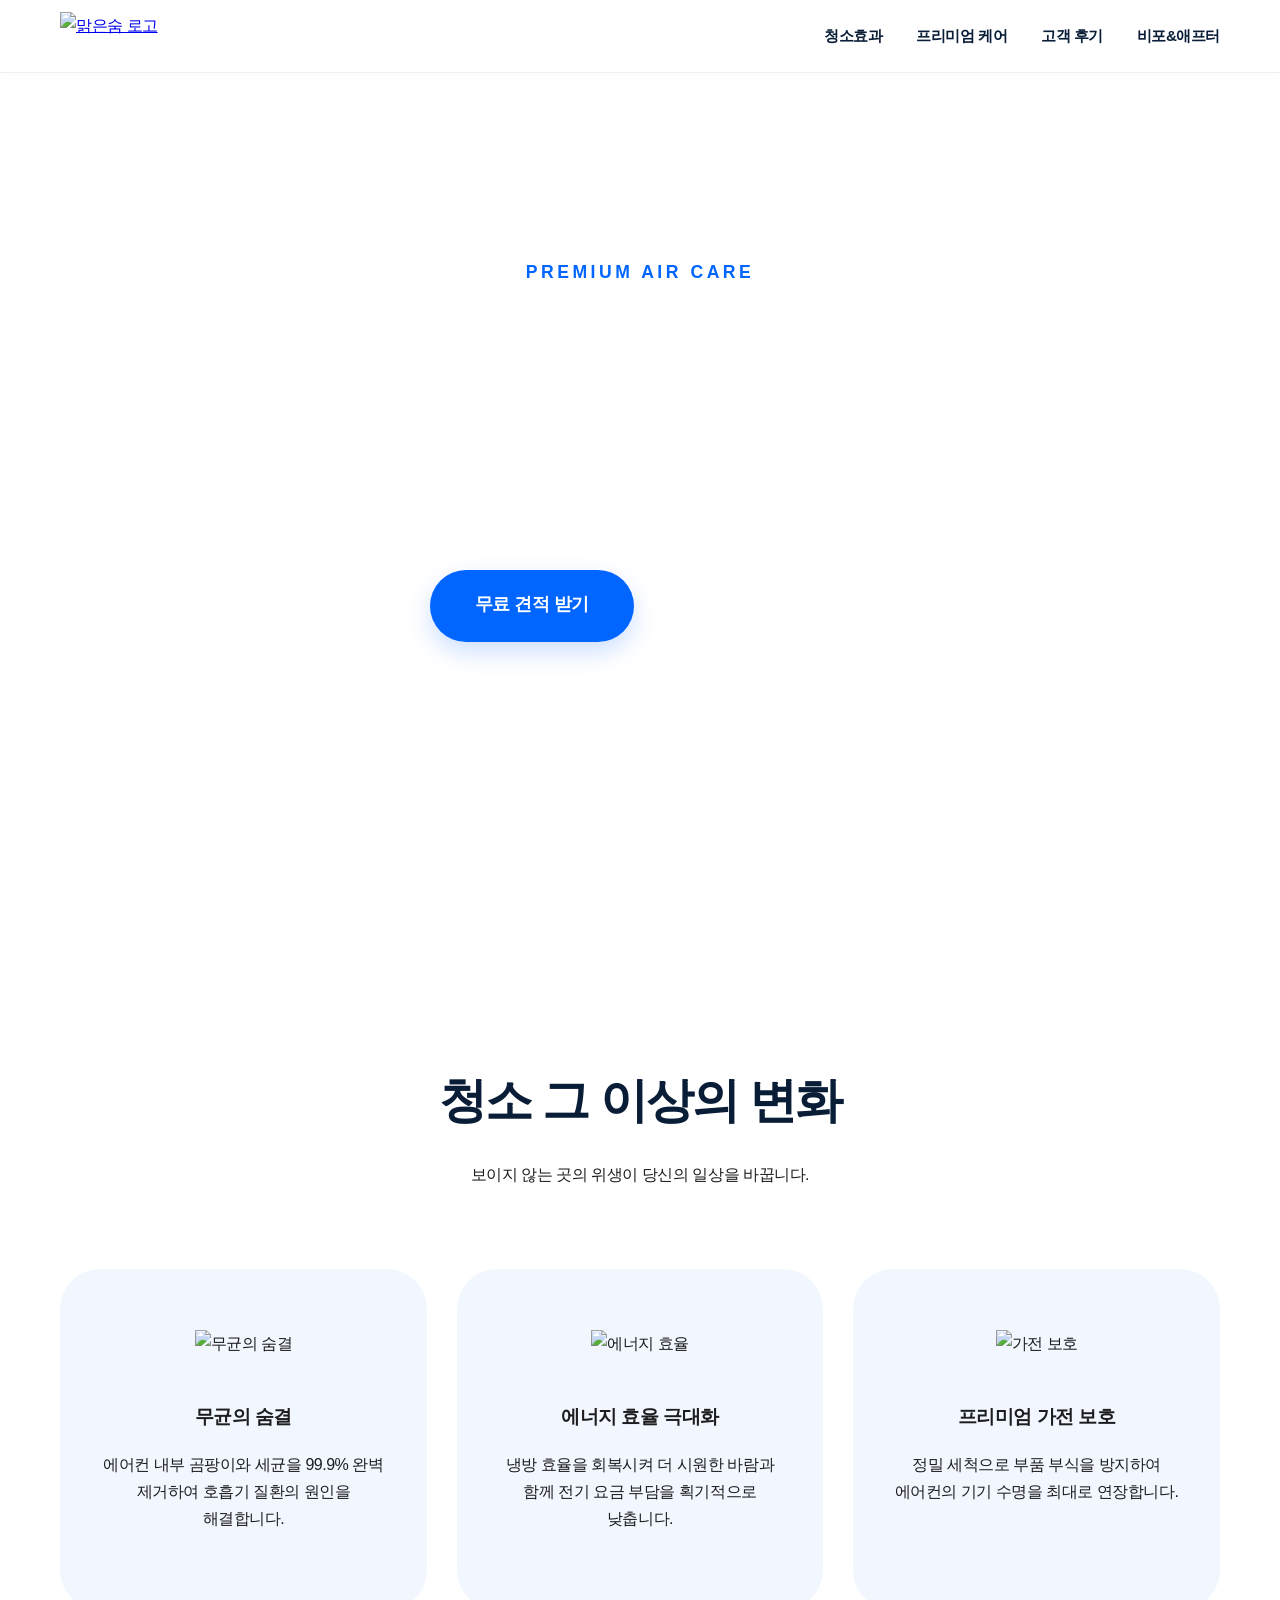
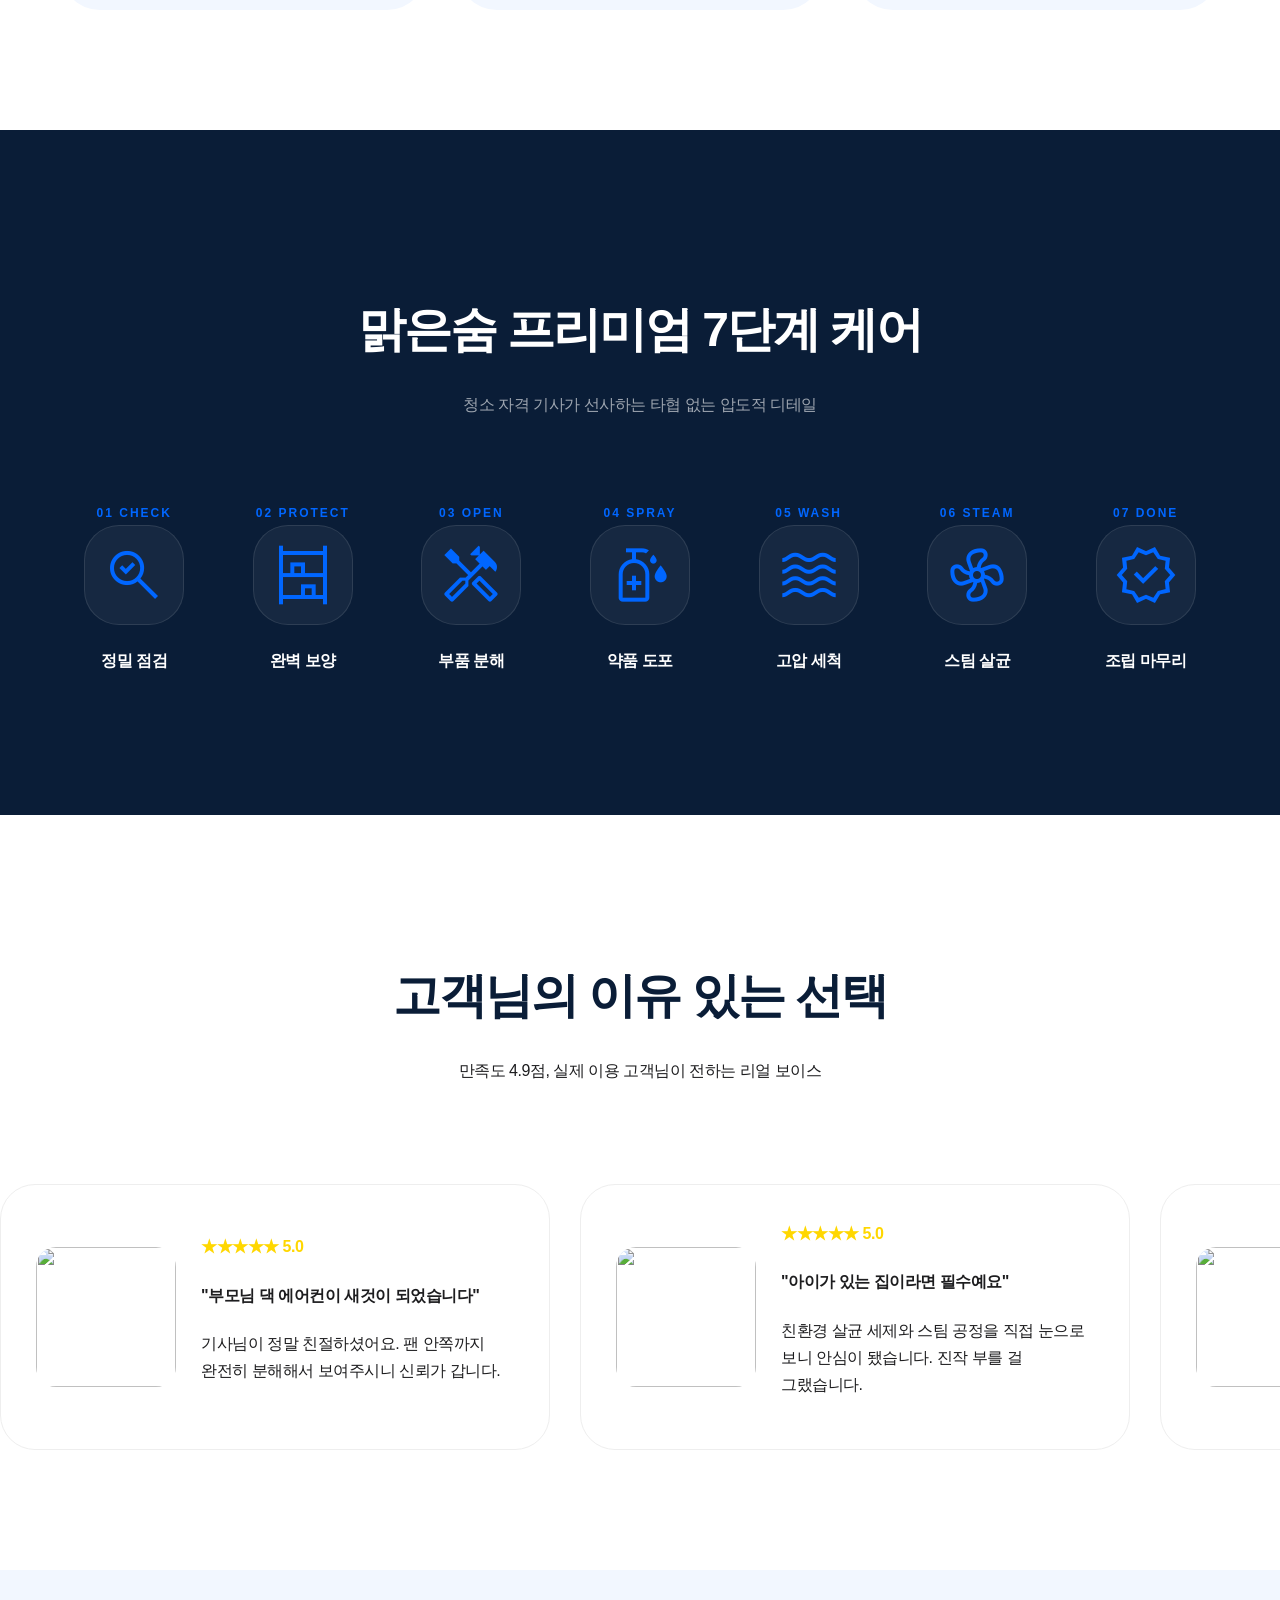
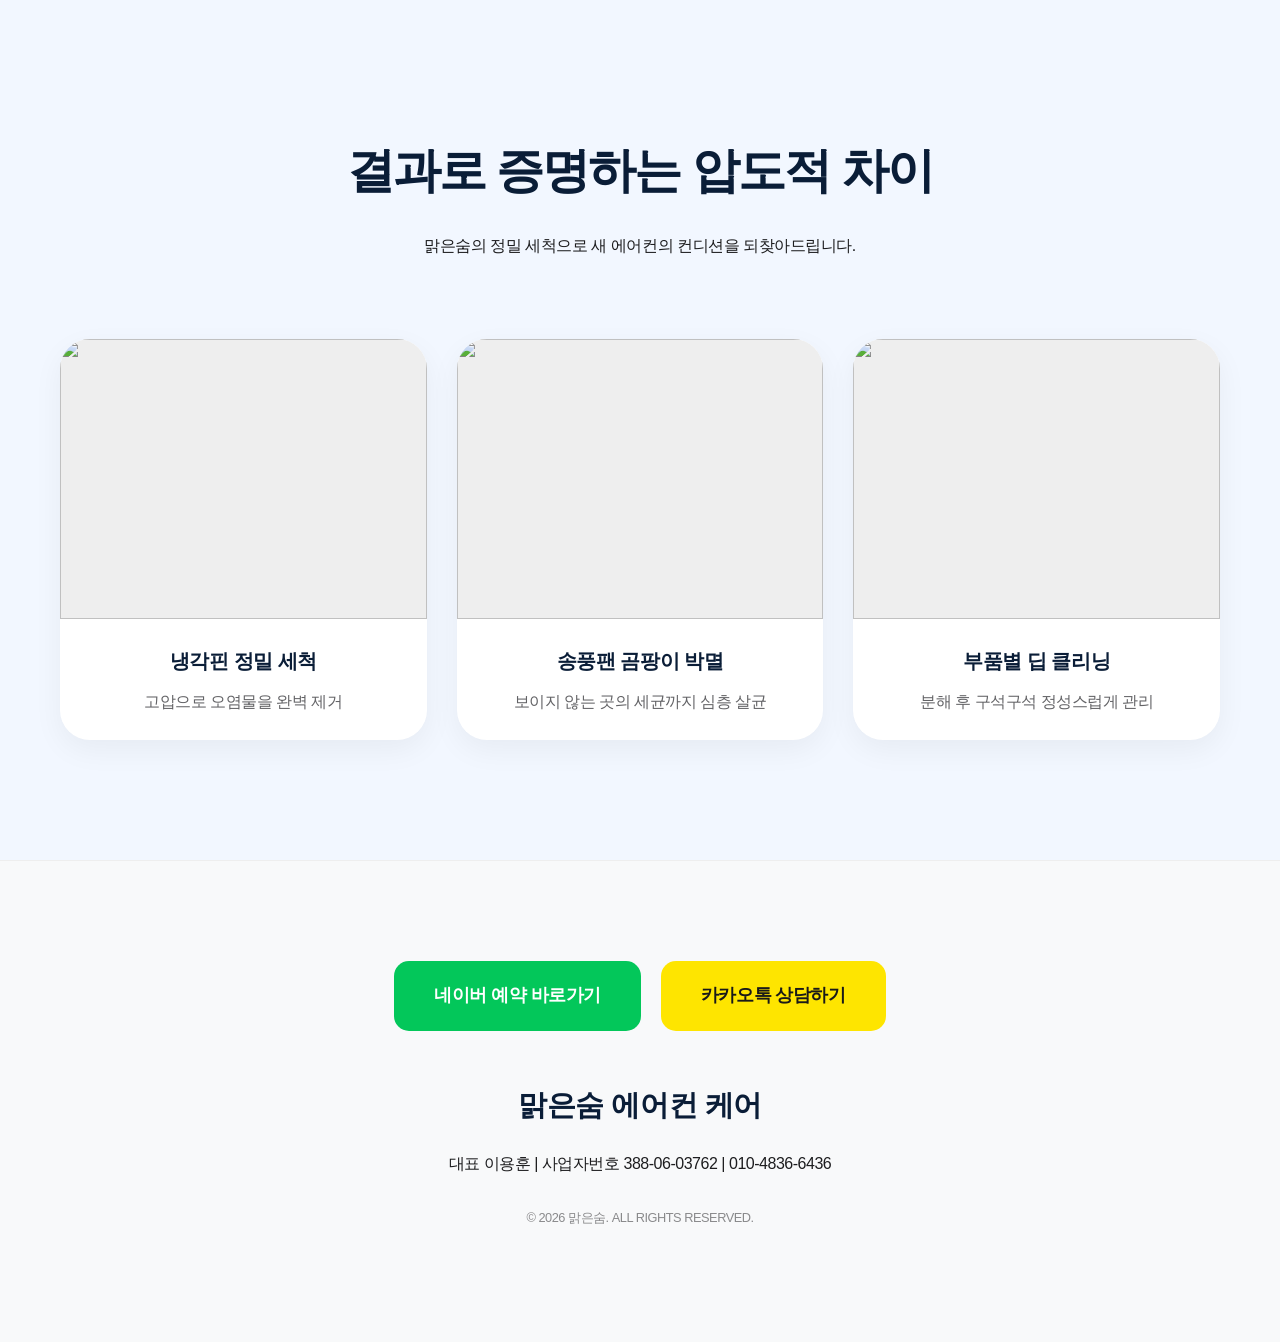
==== commit e823ba5b: "Update index.html.html" ====
--- a/index.html.html
+++ b/index.html.html
@@ -4,6 +4,14 @@
     <meta charset="UTF-8">
     <meta name="viewport" content="width=device-width, initial-scale=1.0">
     <title>맑은숨 | 프리미엄 에어컨 케어</title>
+
+    <!-- [추가] 카카오톡/SNS 링크 공유 미리보기 설정 (오픈 그래프) -->
+    <meta property="og:type" content="website">
+    <meta property="og:title" content="맑은숨 | 프리미엄 에어컨 케어">
+    <meta property="og:description" content="가족의 건강을 위한 가장 깨끗한 숨결, 99.9% 완벽 살균 프리미엄 세척 서비스">
+    <meta property="og:image" content="https://search.pstatic.net/common/?src=https%3A%2F%2Fldb-phinf.pstatic.net%2F20260320_264%2F1773996163036mxypn_PNG%2F%25B7%25CE%25B0%25ED4-2_-_%25B0%25A1%25B7%25CE.png">
+    <meta property="og:url" content="본인의홈페이지주소.com"> <!-- 실제 홈페이지 주소가 생기면 여기에 넣어주세요 -->
+
     <link rel="stylesheet" as="style" crossorigin href="https://cdn.jsdelivr.net/gh/orioncactus/pretendard@v1.3.9/dist/web/static/pretendard.css" />
     <link href="https://unpkg.com/aos@2.3.1/dist/aos.css" rel="stylesheet">
     <link rel="stylesheet" href="https://fonts.googleapis.com/css2?family=Material+Symbols+Outlined:opsz,wght,FILL,GRAD@20..48,100..700,0..1,-50..200" />
@@ -77,19 +85,17 @@
         .effect-grid { display: grid; grid-template-columns: repeat(auto-fit, minmax(300px, 1fr)); gap: 30px; }
         .effect-card { padding: 60px 40px; border-radius: 40px; background: var(--bg-light); transition: var(--transition); text-align: center; border: 1px solid transparent; }
         .effect-card:hover { background: white; transform: translateY(-20px); box-shadow: 0 40px 80px rgba(0,0,0,0.08); border-color: var(--primary); }
-        .effect-card .material-symbols-outlined { font-size: 4rem; color: var(--primary); margin-bottom: 30px; transition: var(--transition); }
-        .effect-card:hover .material-symbols-outlined { transform: scale(1.2) rotate(-5deg); }
-
-        /* --- 2. 프리미엄 케어 (아이콘 크기 확대 적용) --- */
+        
+        .icon-3d { width: 150px; height: 150px; margin-bottom: 25px; object-fit: contain; transition: var(--transition); }
+        .effect-card:hover .icon-3d { transform: scale(1.1) rotate(5deg); }
+
+        /* --- 2. 프리미엄 케어 --- */
         .premium-container { background: var(--navy); max-width: 100%; padding: 120px 0; color: white; }
         .premium-container .section-header h2 { color: white; }
         .step-list { display: grid; grid-template-columns: repeat(auto-fit, minmax(140px, 1fr)); gap: 20px; max-width: 1200px; margin: 0 auto; padding: 0 20px; }
         .step-box { text-align: center; cursor: pointer; }
         .step-icon-wrap { width: 100px; height: 100px; background: rgba(255,255,255,0.05); border-radius: 35px; display: flex; align-items: center; justify-content: center; margin: 0 auto 20px; transition: var(--transition); border: 1px solid rgba(255,255,255,0.1); }
-        
-        /* 아이콘 폰트 크기 확대: 2.8rem -> 4rem */
         .step-icon-wrap .material-symbols-outlined { font-size: 4rem; color: var(--primary); transition: var(--transition); }
-        
         .step-box:hover .step-icon-wrap { background: var(--primary); transform: translateY(-15px) rotate(10deg); box-shadow: 0 15px 30px rgba(0,102,255,0.4); }
         .step-box:hover .step-icon-wrap .material-symbols-outlined { color: white; transform: scale(1.1); }
         .step-tag { font-size: 0.75rem; font-weight: 800; color: var(--primary); letter-spacing: 2px; }
@@ -97,9 +103,9 @@
         /* --- 3. 고객 후기 --- */
         .review-wrapper { padding: 100px 0; overflow: hidden; background: #fff; position: relative; }
         .review-track { display: flex; gap: 30px; width: max-content; animation: scrollLeft 45s linear infinite; padding: 20px 0; }
-        .review-track:hover { animation-play-state: paused; }
+        @media (hover: hover) { .review-track:hover { animation-play-state: paused; } }
         .review-card { background: #fff; border: 1px solid #eee; padding: 35px; border-radius: 35px; display: flex; align-items: center; gap: 25px; width: 550px; flex-shrink: 0; transition: var(--transition); }
-        .review-card:hover { border-color: var(--primary); transform: translateY(-10px); box-shadow: 0 20px 40px rgba(0,0,0,0.05); }
+        @media (hover: hover) { .review-card:hover { border-color: var(--primary); transform: translateY(-10px); box-shadow: 0 20px 40px rgba(0,0,0,0.05); } }
         .review-img { width: 140px; height: 140px; border-radius: 20px; object-fit: cover; flex-shrink: 0; }
         @keyframes scrollLeft { 0% { transform: translateX(0); } 100% { transform: translateX(-50%); } }
 
@@ -128,8 +134,8 @@
             .review-card { width: 320px; flex-direction: column; text-align: center; padding: 25px; }
             .review-img { width: 100%; height: 180px; }
             .ba-grid { grid-template-columns: 1fr; }
-            /* 모바일에서도 시원하게 아이콘 크기 유지 */
             .step-icon-wrap .material-symbols-outlined { font-size: 3.2rem; }
+            .icon-3d { width: 110px; height: 110px; }
         }
     </style>
 </head>
@@ -149,7 +155,7 @@
         </div>
     </header>
 
-    <!-- Hero -->
+    <!-- Hero Section -->
     <div class="hero">
         <div class="hero-bg"></div>
         <div class="hero-content" data-aos="fade-up">
@@ -172,24 +178,24 @@
         </div>
         <div class="effect-grid">
             <div class="effect-card" data-aos="fade-up">
-                <span class="material-symbols-outlined">health_and_safety</span>
+                <img src="https://cdn.jsdelivr.net/gh/microsoft/fluentui-emoji@main/assets/Leaf%20fluttering%20in%20wind/3D/leaf_fluttering_in_wind_3d.png" alt="무균의 숨결" class="icon-3d">
                 <h3>무균의 숨결</h3>
                 <p>에어컨 내부 곰팡이와 세균을 99.9% 완벽 제거하여 호흡기 질환의 원인을 해결합니다.</p>
             </div>
             <div class="effect-card" data-aos="fade-up" data-aos-delay="100">
-                <span class="material-symbols-outlined">bolt</span>
+                <img src="https://cdn.jsdelivr.net/gh/microsoft/fluentui-emoji@main/assets/High%20voltage/3D/high_voltage_3d.png" alt="에너지 효율" class="icon-3d">
                 <h3>에너지 효율 극대화</h3>
                 <p>냉방 효율을 회복시켜 더 시원한 바람과 함께 전기 요금 부담을 획기적으로 낮춥니다.</p>
             </div>
             <div class="effect-card" data-aos="fade-up" data-aos-delay="200">
-                <span class="material-symbols-outlined">diamond</span>
+                <img src="https://cdn.jsdelivr.net/gh/microsoft/fluentui-emoji@main/assets/Shield/3D/shield_3d.png" alt="가전 보호" class="icon-3d">
                 <h3>프리미엄 가전 보호</h3>
                 <p>정밀 세척으로 부품 부식을 방지하여 에어컨의 기기 수명을 최대로 연장합니다.</p>
             </div>
         </div>
     </section>
 
-    <!-- 2. 프리미엄 케어 (아이콘 크기 확대) -->
+    <!-- 2. 프리미엄 케어 -->
     <div class="premium-container" id="premium">
         <div class="section-header" data-aos="fade-up">
             <h2>맑은숨 프리미엄 7단계 케어</h2>
@@ -213,6 +219,7 @@
             <p>만족도 4.9점, 실제 이용 고객님이 전하는 리얼 보이스</p>
         </div>
         <div class="review-track">
+            <!-- 후기 1 -->
             <div class="review-card">
                 <img src="https://search.pstatic.net/common/?src=https%3A%2F%2Fldb-phinf.pstatic.net%2F20260319_91%2F1773901321397LphAg_JPEG%2F7.jpg" class="review-img">
                 <div class="review-content">
@@ -221,6 +228,7 @@
                     <p>기사님이 정말 친절하셨어요. 팬 안쪽까지 완전히 분해해서 보여주시니 신뢰가 갑니다.</p>
                 </div>
             </div>
+            <!-- 후기 2 -->
             <div class="review-card">
                 <img src="https://search.pstatic.net/common/?src=https%3A%2F%2Fldb-phinf.pstatic.net%2F20260319_298%2F1773901321412DD6an_JPEG%2F9.jpg" class="review-img">
                 <div class="review-content">
@@ -229,6 +237,7 @@
                     <p>친환경 살균 세제와 스팀 공정을 직접 눈으로 보니 안심이 됐습니다. 진작 부를 걸 그랬습니다.</p>
                 </div>
             </div>
+            <!-- 후기 3 -->
             <div class="review-card">
                 <img src="https://search.pstatic.net/common/?src=https%3A%2F%2Fldb-phinf.pstatic.net%2F20260320_17%2F17740040717932v97D_JPEG%2F%25C7%25D0%25BF%25F8.jpeg" class="review-img">
                 <div class="review-content">
@@ -237,20 +246,31 @@
                     <p>대기업 수준의 체계적인 관리에 감동했어요. 내년에도 꼭 다시 맡길 예정입니다.</p>
                 </div>
             </div>
+            <!-- 후기 4 -->
+            <div class="review-card">
+                <img src="https://search.pstatic.net/common/?src=https%3A%2F%2Fldb-phinf.pstatic.net%2F20260304_213%2F1772591367161IoLXE_JPEG%2FKakaoTalk_20260122_135248904_01.jpg" class="review-img">
+                <div class="review-content">
+                    <div style="color:#FFD700; font-weight:800; margin-bottom:10px;">★★★★★ 5.0</div>
+                    <h4>"귀찮아서 미루다 큰맘 먹고 불렀는데 신세계네요"</h4>
+                    <p>에어컨 켤 때마다 냄새 나서 찝찝했는데, 뜯어보니 충격받았어요. 속이 다 시원합니다.</p>
+                </div>
+            </div>
+            <!-- 후기 5 -->
+            <div class="review-card">
+                <img src="https://search.pstatic.net/common/?src=https%3A%2F%2Fldb-phinf.pstatic.net%2F20260304_5%2F1772591365450n6bYo_PNG%2FKakaoTalk_20260124_215357238.png" class="review-img">
+                <div class="review-content">
+                    <div style="color:#FFD700; font-weight:800; margin-bottom:10px;">★★★★★ 5.0</div>
+                    <h4>"작년에 싼데 맡겼다가 후회했는데, 여기가 최고네요"</h4>
+                    <p>역시 전문가는 다르구나 싶었어요. 비용 아깝지 않네요.</p>
+                </div>
+            </div>
+            <!-- 루프용 복제본 -->
             <div class="review-card">
                 <img src="https://search.pstatic.net/common/?src=https%3A%2F%2Fldb-phinf.pstatic.net%2F20260319_91%2F1773901321397LphAg_JPEG%2F7.jpg" class="review-img">
                 <div class="review-content">
                     <div style="color:#FFD700; font-weight:800; margin-bottom:10px;">★★★★★ 5.0</div>
-                    <h4>"귀찮아서 미루다 큰맘 먹고 불렀는데 신세계네요"</h4>
-                    <p>에어컨 켤 때마다 냄새 나서 찝찝했는데, 뜯어보니 충격받았어요. 세척 과정 보여주시니까 속이 다 시원합니다.</p>
-                </div>
-            </div>
-            <div class="review-card">
-                <img src="https://search.pstatic.net/common/?src=https%3A%2F%2Fldb-phinf.pstatic.net%2F20260320_17%2F17740040717932v97D_JPEG%2F%25C7%25D0%25BF%25F8.jpeg" class="review-img">
-                <div class="review-content">
-                    <div style="color:#FFD700; font-weight:800; margin-bottom:10px;">★★★★★ 5.0</div>
-                    <h4>"작년에 싼데 맡겼다가 대충 하고 가서 후회했는데, 여긴 확실히 다르네요"</h4>
-                    <p>업체가 너무 많아 고민하다 선택했는데, 역시 전문가는 다르구나 싶었어요. 비용 아깝지 않네요.</p>
+                    <h4>"부모님 댁 에어컨이 새것이 되었습니다"</h4>
+                    <p>기사님이 정말 친절하셨어요. 팬 안쪽까지 완전히 분해해서 보여주시니 신뢰가 갑니다.</p>
                 </div>
             </div>
         </div>
